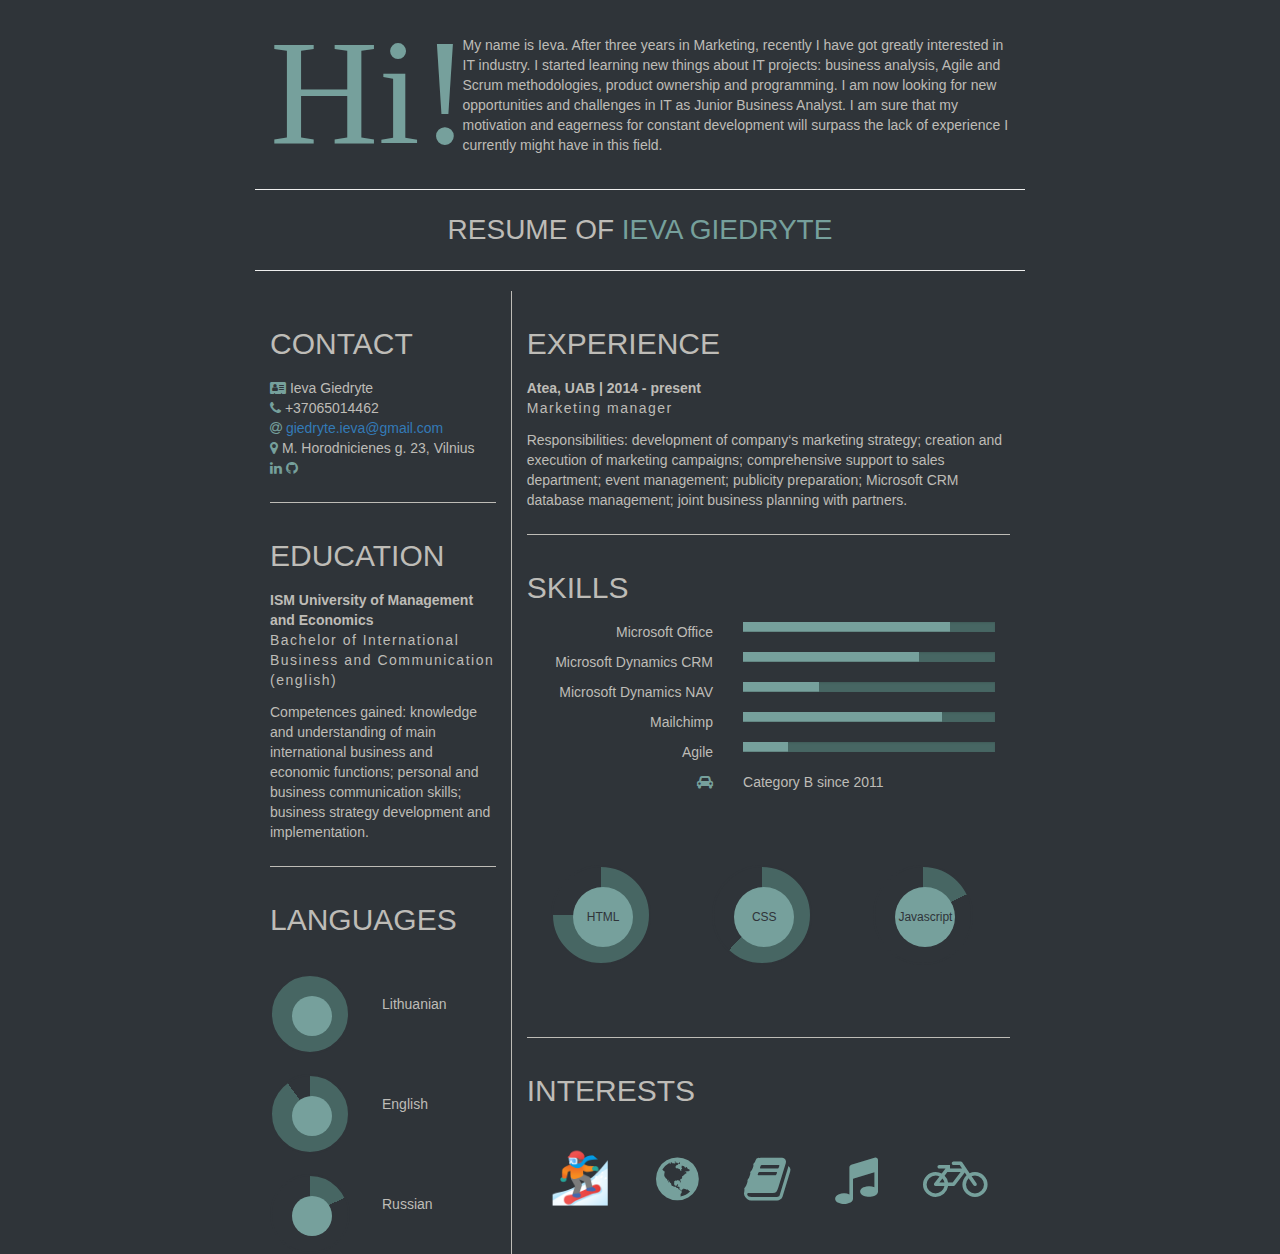
==== index.html @ 4e4edc99 "Some styling improvements and @print css styles" ====
<!DOCTYPE html>
<html>
<head> 
    <title> Ieva Giedryte </title> 
    <link rel="stylesheet" href="CSS3 Radial Progress Bar.css">
    <link rel="stylesheet" href="https://fonts.googleapis.com/icon?family=Material+Icons">
    <link rel="stylesheet" href="https://cdnjs.cloudflare.com/ajax/libs/font-awesome/4.7.0/css/font-awesome.min.css">
    <link rel="stylesheet" href="https://maxcdn.bootstrapcdn.com/bootstrap/3.3.7/css/bootstrap.min.css">
    <link rel="stylesheet" href="styles.css">
    <link rel="stylesheet" href="styles print.css">
    <script src="https://ajax.googleapis.com/ajax/libs/jquery/3.1.1/jquery.min.js"></script>
    <script src="https://maxcdn.bootstrapcdn.com/bootstrap/3.3.7/js/bootstrap.min.js"></script>
</head> 
<body>
    <div class="container" id="cv"> 
        <div class="top row">
            <div class="col-sm-3"> 
                <div id="hi"> Hi! </div>
            </div>

            <div class="col-sm-9">
                <div id="letter"> My name is Ieva. After three years in Marketing, recently I have got greatly interested in
                    IT industry. I started learning new things about IT projects: business analysis, Agile and
                    Scrum methodologies, product ownership and programming. I am now looking for new
                    opportunities and challenges in IT as Junior Business Analyst. I am sure that my motivation
                    and eagerness for constant development will surpass the lack of experience I currently
                    might have in this field. </div>
            </div>
        </div>

    <hr> 
        <div class="title"> RESUME OF <span id="name"> IEVA GIEDRYTE </span> </div> 
    <hr> 
   
        <div class="sections row">
            <div class="col-sm-4 column-left vertical-line">
                <div class="horizontal-line" id="contact">  
                    <h2> Contact </h2> 
                    <p>
                        <i class="fa fa-address-card" aria-hidden="true"></i> 
                        Ieva Giedryte
                        <br />

                        <i class="fa fa-phone" aria-hidden="true"></i> 
                        +37065014462 
                        
                        <br />

                        <i class="fa fa-at" aria-hidden="true"></i> 
                        <a href="mailto:giedryte.ieva@gmail.com"> giedryte.ieva@gmail.com </a> 
                        
                        <br /> 
                        
                        <i class="fa fa-map-marker" aria-hidden="true"></i> 
                        M. Horodnicienes g. 23, Vilnius
                        
                        <br /> 

                        <a href="https://www.linkedin.com/in/ieva-giedryt%C4%97-4113a74a/">
                        <i class="fa fa-linkedin" aria-hidden="true"></i></a> 
                        
                        <a href="https://giedryte.github.io">
                        <i class="fa fa-github" aria-hidden="true"></i></a>
                    </p>
                </div>

                <div class="horizontal-line" id="education">  
                    <h2> Education </h2> 
                    <div id="university"> ISM University of Management and Economics</div> 
                    <div id="program"> Bachelor of International Business and Communication (english) </div> 
                    <p> Competences gained: knowledge and understanding of main international business and economic functions; personal and business communication skills; business strategy development and implementation.</p>
                </div>
 
                <div id="languages">
                    <h2> Languages </h2>
                    <div class="row">

                        <div class="row row-eq-height">
                            <div class="progress-circular row-eq-height languages lithuanian">
                                <div class="progress-radial-languages progress-100">
                                    <div class="overlay-languages"></div> 
                                </div> 
                            </div>  
                            <div class="languages language-description row-eq-height"> Lithuanian </div>
                        </div>

                        <div class="row row-eq-height">
                            <div class="progress-circular row-eq-height languages english">
                                <div class="progress-radial-languages progress-90">
                                    <div class="overlay-languages"></div> 
                                </div> 
                            </div>  
                            <div class="languages language-description row-eq-height"> English </div>
                        </div>
                
                        <div class="row row-eq-height">
                            <div class="progress-circular row-eq-height languages russian">
                                <div class="progress-radial-languages progress-18">
                                    <div class="overlay-languages"></div> 
                                </div> 
                            </div>  
                            <div class="languages language-description row-eq-height"> Russian </div>
                        </div>

                    </div>
                </div>
            </div>

            <div class="col-sm-8 column-right"> 
                <div class="horizontal-line"> 
                    <h2> Experience </h2> 
                    <div id="company"> Atea, UAB | 2014 - present </div> 
                    <div id="role"> Marketing manager </div> 
                    <p> Responsibilities: development of company‘s marketing strategy; 
                        creation and execution of marketing campaigns; comprehensive 
                        support to sales department; event management; publicity 
                        preparation; Microsoft CRM database management; joint business 
                        planning with partners.</p>
                </div> 

                <div class="horizontal-line"> 
                    <h2> Skills </h2> 

                        <div class="row">
                            <div class="col-sm-5 progress-row-label">
                                <span class="progress-label"> Microsoft Office </span> 
                            </div>
                            <div class="col-sm-7">
                                <div class="progress">
                                    <div
                                        class="progress-bar"
                                        role="progressbar"
                                        aria-valuenow="82"
                                        aria-valuemin="0"
                                        aria-valuemax="100"
                                        style="width: 82%;">
                                    </div>
                                </div>
                            </div>
                        </div>

                        <div class="row">
                            <div class="col-sm-5 progress-row-label">
                                <span class="progress-label"> Microsoft Dynamics CRM </span> 
                            </div> 
                            <div class="col-sm-7">   
                                <div class="progress">
                                    <div
                                        class="progress-bar"
                                        role="progressbar"
                                        aria-valuenow="70"
                                        aria-valuemin="0"
                                        aria-valuemax="100"
                                        style="width: 70%;">
                                    </div>
                                </div>
                            </div>
                        </div>

                        <div class="row">
                            <div class="col-sm-5 progress-row-label">
                                <span class="progress-label"> Microsoft Dynamics NAV </span> 
                            </div>   
                            <div class="col-sm-7">
                                <div class="progress">
                                    <div
                                        class="progress-bar"
                                        role="progressbar"
                                        aria-valuenow="30"
                                        aria-valuemin="0"
                                        aria-valuemax="100"
                                        style="width: 30%">
                                    </div>
                                </div>
                            </div>
                        </div>
                    
                        <div class="row">
                            <div class="col-sm-5 progress-row-label">
                                <span class="progress-label"> Mailchimp </span> 
                            </div>    
                            <div class="col-sm-7"> 
                                <div class="progress">
                                    <div
                                        class="progress-bar"
                                        role="progressbar"
                                        aria-valuenow="79"
                                        aria-valuemin="0"
                                        aria-valuemax="100"
                                        style="width: 79%">
                                    </div>
                                </div>
                            </div>
                        </div>

                        <div class="row">
                            <div class="col-sm-5 progress-row-label">
                                <span class="progress-label"> Agile </span> 
                            </div>   
                            <div class="col-sm-7">
                                <div class="progress">
                                    <div
                                        class="progress-bar"
                                        role="progressbar"
                                        aria-valuenow="18"
                                        aria-valuemin="0"
                                        aria-valuemax="100"
                                        style="width: 18%">
                                    </div>
                                </div>
                            </div>   
                        </div>

                        <div class="row">
                            <div class="col-sm-5 progress-row-label">
                                <i class="fa fa-car"></i>
                            </div>
                            <div class="col-sm-7">
                                <span id="skill-car"> Category B since 2011 </span> 
                            </div>
                        </div> 
                                        
                     <div class="row skills-coding">  

                        <div class="progress-circular coding-languages">
                            <div class="progress-radial progress-75">
                                <div class="overlay"> 
                                    HTML
                                </div> 
                            </div> 
                        </div>  

                        <div class="progress-circular coding-languages">
                            <div class="progress-radial progress-62">
                                <div class="overlay"> 
                                    CSS
                                </div> 
                            </div> 
                        </div>  

                         <div class="progress-circular coding-languages">
                            <div class="progress-radial progress-18">
                                <div class="overlay"> 
                                    Javascript
                                </div> 
                            </div> 
                        </div> 

                    </div> 
                </div>

                <div class="block-right interests"> 
                <h2> Interests </h2> 
                    <div class="interest-icons">
                        <span class="snowboard">&#x1f3c2;</span>
                        <i class="fa fa-globe"></i>
                        <i class="fa fa-book"></i> 
                        <i class="fa fa-music"></i>
                        <i class="fa fa-bicycle"></i>
                    </div>
                </div> 
            </div>
        </div>
    </div> 
</body>
</html>
---- CSS3 Radial Progress Bar.css ----
@import url(http://fonts.googleapis.com/css?family=Noto+Sans);


.progress-circular {
  overflow: auto;
  margin-top: 24px; 
}

/* -------------------------------------
 * Bar container
 * ------------------------------------- */


.progress-radial {
  float: left;
  margin-right: 12px;
  position: relative;
  width: 100px;
  height: 100px;
  border-radius: 50%;
  border: 2px solid #2f3439;
  background-color: #476663;
}

.progress-radial-languages {
  float: left;
  margin-right: 12px;
  position: relative;
  width: 80px;
  height: 80px;
  border-radius: 50%;
  border: 2px solid #2f3439;
  background-color: #476663;
}

/* -------------------------------------
 * Optional centered circle w/text
 * ------------------------------------- */


.progress-radial .overlay {
  position: absolute;
  width: 60px;
  height: 60px;
  background-color: #76a09c;
  border-radius: 50%;
  margin-left: 20px;
  margin-top: 20px;
  text-align: center;
  line-height: 60px;
  font-size: 12px;
  color: #2f3439;
}

.progress-radial-languages .overlay-languages {
  position: absolute;
  width: 40px;
  height: 40px;
  background-color: #76a09c;
  border-radius: 50%;
  margin-left: 20px;
  margin-top: 20px;
  text-align: center;
  line-height: 60px;
  font-size: 12px;
  color: #2f3439;
}

/* -------------------------------------
 * Mixin for progress-% class
 * ------------------------------------- */
.progress-0 {
  background-image: linear-gradient(90deg, #2f3439 50%, rgba(0, 0, 0, 0) 50%, rgba(0, 0, 0, 0)), linear-gradient(90deg, #476663 50%, #2f3439 50%, #2f3439);
}

.progress-1 {
  background-image: linear-gradient(90deg, #2f3439 50%, rgba(0, 0, 0, 0) 50%, rgba(0, 0, 0, 0)), linear-gradient(93.6deg, #476663 50%, #2f3439 50%, #2f3439);
}

.progress-2 {
  background-image: linear-gradient(90deg, #2f3439 50%, rgba(0, 0, 0, 0) 50%, rgba(0, 0, 0, 0)), linear-gradient(97.2deg, #476663 50%, #2f3439 50%, #2f3439);
}

.progress-3 {
  background-image: linear-gradient(90deg, #2f3439 50%, rgba(0, 0, 0, 0) 50%, rgba(0, 0, 0, 0)), linear-gradient(100.8deg, #476663 50%, #2f3439 50%, #2f3439);
}

.progress-4 {
  background-image: linear-gradient(90deg, #2f3439 50%, rgba(0, 0, 0, 0) 50%, rgba(0, 0, 0, 0)), linear-gradient(104.4deg, #476663 50%, #2f3439 50%, #2f3439);
}

.progress-5 {
  background-image: linear-gradient(90deg, #2f3439 50%, rgba(0, 0, 0, 0) 50%, rgba(0, 0, 0, 0)), linear-gradient(108deg, #476663 50%, #2f3439 50%, #2f3439);
}

.progress-6 {
  background-image: linear-gradient(90deg, #2f3439 50%, rgba(0, 0, 0, 0) 50%, rgba(0, 0, 0, 0)), linear-gradient(111.6deg, #476663 50%, #2f3439 50%, #2f3439);
}

.progress-7 {
  background-image: linear-gradient(90deg, #2f3439 50%, rgba(0, 0, 0, 0) 50%, rgba(0, 0, 0, 0)), linear-gradient(115.2deg, #476663 50%, #2f3439 50%, #2f3439);
}

.progress-8 {
  background-image: linear-gradient(90deg, #2f3439 50%, rgba(0, 0, 0, 0) 50%, rgba(0, 0, 0, 0)), linear-gradient(118.8deg, #476663 50%, #2f3439 50%, #2f3439);
}

.progress-9 {
  background-image: linear-gradient(90deg, #2f3439 50%, rgba(0, 0, 0, 0) 50%, rgba(0, 0, 0, 0)), linear-gradient(122.4deg, #476663 50%, #2f3439 50%, #2f3439);
}

.progress-10 {
  background-image: linear-gradient(90deg, #2f3439 50%, rgba(0, 0, 0, 0) 50%, rgba(0, 0, 0, 0)), linear-gradient(126deg, #476663 50%, #2f3439 50%, #2f3439);
}

.progress-11 {
  background-image: linear-gradient(90deg, #2f3439 50%, rgba(0, 0, 0, 0) 50%, rgba(0, 0, 0, 0)), linear-gradient(129.6deg, #476663 50%, #2f3439 50%, #2f3439);
}

.progress-12 {
  background-image: linear-gradient(90deg, #2f3439 50%, rgba(0, 0, 0, 0) 50%, rgba(0, 0, 0, 0)), linear-gradient(133.2deg, #476663 50%, #2f3439 50%, #2f3439);
}

.progress-13 {
  background-image: linear-gradient(90deg, #2f3439 50%, rgba(0, 0, 0, 0) 50%, rgba(0, 0, 0, 0)), linear-gradient(136.8deg, #476663 50%, #2f3439 50%, #2f3439);
}

.progress-14 {
  background-image: linear-gradient(90deg, #2f3439 50%, rgba(0, 0, 0, 0) 50%, rgba(0, 0, 0, 0)), linear-gradient(140.4deg, #476663 50%, #2f3439 50%, #2f3439);
}

.progress-15 {
  background-image: linear-gradient(90deg, #2f3439 50%, rgba(0, 0, 0, 0) 50%, rgba(0, 0, 0, 0)), linear-gradient(144deg, #476663 50%, #2f3439 50%, #2f3439);
}

.progress-16 {
  background-image: linear-gradient(90deg, #2f3439 50%, rgba(0, 0, 0, 0) 50%, rgba(0, 0, 0, 0)), linear-gradient(147.6deg, #476663 50%, #2f3439 50%, #2f3439);
}

.progress-17 {
  background-image: linear-gradient(90deg, #2f3439 50%, rgba(0, 0, 0, 0) 50%, rgba(0, 0, 0, 0)), linear-gradient(151.2deg, #476663 50%, #2f3439 50%, #2f3439);
}

.progress-18 {
  background-image: linear-gradient(90deg, #2f3439 50%, rgba(0, 0, 0, 0) 50%, rgba(0, 0, 0, 0)), linear-gradient(154.8deg, #476663 50%, #2f3439 50%, #2f3439);
}

.progress-19 {
  background-image: linear-gradient(90deg, #2f3439 50%, rgba(0, 0, 0, 0) 50%, rgba(0, 0, 0, 0)), linear-gradient(158.4deg, #476663 50%, #2f3439 50%, #2f3439);
}

.progress-20 {
  background-image: linear-gradient(90deg, #2f3439 50%, rgba(0, 0, 0, 0) 50%, rgba(0, 0, 0, 0)), linear-gradient(162deg, #476663 50%, #2f3439 50%, #2f3439);
}

.progress-21 {
  background-image: linear-gradient(90deg, #2f3439 50%, rgba(0, 0, 0, 0) 50%, rgba(0, 0, 0, 0)), linear-gradient(165.6deg, #476663 50%, #2f3439 50%, #2f3439);
}

.progress-22 {
  background-image: linear-gradient(90deg, #2f3439 50%, rgba(0, 0, 0, 0) 50%, rgba(0, 0, 0, 0)), linear-gradient(169.2deg, #476663 50%, #2f3439 50%, #2f3439);
}

.progress-23 {
  background-image: linear-gradient(90deg, #2f3439 50%, rgba(0, 0, 0, 0) 50%, rgba(0, 0, 0, 0)), linear-gradient(172.8deg, #476663 50%, #2f3439 50%, #2f3439);
}

.progress-24 {
  background-image: linear-gradient(90deg, #2f3439 50%, rgba(0, 0, 0, 0) 50%, rgba(0, 0, 0, 0)), linear-gradient(176.4deg, #476663 50%, #2f3439 50%, #2f3439);
}

.progress-25 {
  background-image: linear-gradient(90deg, #2f3439 50%, rgba(0, 0, 0, 0) 50%, rgba(0, 0, 0, 0)), linear-gradient(180deg, #476663 50%, #2f3439 50%, #2f3439);
}

.progress-26 {
  background-image: linear-gradient(90deg, #2f3439 50%, rgba(0, 0, 0, 0) 50%, rgba(0, 0, 0, 0)), linear-gradient(183.6deg, #476663 50%, #2f3439 50%, #2f3439);
}

.progress-27 {
  background-image: linear-gradient(90deg, #2f3439 50%, rgba(0, 0, 0, 0) 50%, rgba(0, 0, 0, 0)), linear-gradient(187.2deg, #476663 50%, #2f3439 50%, #2f3439);
}

.progress-28 {
  background-image: linear-gradient(90deg, #2f3439 50%, rgba(0, 0, 0, 0) 50%, rgba(0, 0, 0, 0)), linear-gradient(190.8deg, #476663 50%, #2f3439 50%, #2f3439);
}

.progress-29 {
  background-image: linear-gradient(90deg, #2f3439 50%, rgba(0, 0, 0, 0) 50%, rgba(0, 0, 0, 0)), linear-gradient(194.4deg, #476663 50%, #2f3439 50%, #2f3439);
}

.progress-30 {
  background-image: linear-gradient(90deg, #2f3439 50%, rgba(0, 0, 0, 0) 50%, rgba(0, 0, 0, 0)), linear-gradient(198deg, #476663 50%, #2f3439 50%, #2f3439);
}

.progress-31 {
  background-image: linear-gradient(90deg, #2f3439 50%, rgba(0, 0, 0, 0) 50%, rgba(0, 0, 0, 0)), linear-gradient(201.6deg, #476663 50%, #2f3439 50%, #2f3439);
}

.progress-32 {
  background-image: linear-gradient(90deg, #2f3439 50%, rgba(0, 0, 0, 0) 50%, rgba(0, 0, 0, 0)), linear-gradient(205.2deg, #476663 50%, #2f3439 50%, #2f3439);
}

.progress-33 {
  background-image: linear-gradient(90deg, #2f3439 50%, rgba(0, 0, 0, 0) 50%, rgba(0, 0, 0, 0)), linear-gradient(208.8deg, #476663 50%, #2f3439 50%, #2f3439);
}

.progress-34 {
  background-image: linear-gradient(90deg, #2f3439 50%, rgba(0, 0, 0, 0) 50%, rgba(0, 0, 0, 0)), linear-gradient(212.4deg, #476663 50%, #2f3439 50%, #2f3439);
}

.progress-35 {
  background-image: linear-gradient(90deg, #2f3439 50%, rgba(0, 0, 0, 0) 50%, rgba(0, 0, 0, 0)), linear-gradient(216deg, #476663 50%, #2f3439 50%, #2f3439);
}

.progress-36 {
  background-image: linear-gradient(90deg, #2f3439 50%, rgba(0, 0, 0, 0) 50%, rgba(0, 0, 0, 0)), linear-gradient(219.6deg, #476663 50%, #2f3439 50%, #2f3439);
}

.progress-37 {
  background-image: linear-gradient(90deg, #2f3439 50%, rgba(0, 0, 0, 0) 50%, rgba(0, 0, 0, 0)), linear-gradient(223.2deg, #476663 50%, #2f3439 50%, #2f3439);
}

.progress-38 {
  background-image: linear-gradient(90deg, #2f3439 50%, rgba(0, 0, 0, 0) 50%, rgba(0, 0, 0, 0)), linear-gradient(226.8deg, #476663 50%, #2f3439 50%, #2f3439);
}

.progress-39 {
  background-image: linear-gradient(90deg, #2f3439 50%, rgba(0, 0, 0, 0) 50%, rgba(0, 0, 0, 0)), linear-gradient(230.4deg, #476663 50%, #2f3439 50%, #2f3439);
}

.progress-40 {
  background-image: linear-gradient(90deg, #2f3439 50%, rgba(0, 0, 0, 0) 50%, rgba(0, 0, 0, 0)), linear-gradient(234deg, #476663 50%, #2f3439 50%, #2f3439);
}

.progress-41 {
  background-image: linear-gradient(90deg, #2f3439 50%, rgba(0, 0, 0, 0) 50%, rgba(0, 0, 0, 0)), linear-gradient(237.6deg, #476663 50%, #2f3439 50%, #2f3439);
}

.progress-42 {
  background-image: linear-gradient(90deg, #2f3439 50%, rgba(0, 0, 0, 0) 50%, rgba(0, 0, 0, 0)), linear-gradient(241.2deg, #476663 50%, #2f3439 50%, #2f3439);
}

.progress-43 {
  background-image: linear-gradient(90deg, #2f3439 50%, rgba(0, 0, 0, 0) 50%, rgba(0, 0, 0, 0)), linear-gradient(244.8deg, #476663 50%, #2f3439 50%, #2f3439);
}

.progress-44 {
  background-image: linear-gradient(90deg, #2f3439 50%, rgba(0, 0, 0, 0) 50%, rgba(0, 0, 0, 0)), linear-gradient(248.4deg, #476663 50%, #2f3439 50%, #2f3439);
}

.progress-45 {
  background-image: linear-gradient(90deg, #2f3439 50%, rgba(0, 0, 0, 0) 50%, rgba(0, 0, 0, 0)), linear-gradient(252deg, #476663 50%, #2f3439 50%, #2f3439);
}

.progress-46 {
  background-image: linear-gradient(90deg, #2f3439 50%, rgba(0, 0, 0, 0) 50%, rgba(0, 0, 0, 0)), linear-gradient(255.6deg, #476663 50%, #2f3439 50%, #2f3439);
}

.progress-47 {
  background-image: linear-gradient(90deg, #2f3439 50%, rgba(0, 0, 0, 0) 50%, rgba(0, 0, 0, 0)), linear-gradient(259.2deg, #476663 50%, #2f3439 50%, #2f3439);
}

.progress-48 {
  background-image: linear-gradient(90deg, #2f3439 50%, rgba(0, 0, 0, 0) 50%, rgba(0, 0, 0, 0)), linear-gradient(262.8deg, #476663 50%, #2f3439 50%, #2f3439);
}

.progress-49 {
  background-image: linear-gradient(90deg, #2f3439 50%, rgba(0, 0, 0, 0) 50%, rgba(0, 0, 0, 0)), linear-gradient(266.4deg, #476663 50%, #2f3439 50%, #2f3439);
}

.progress-50 {
  background-image: linear-gradient(-90deg, #476663 50%, rgba(0, 0, 0, 0) 50%, rgba(0, 0, 0, 0)), linear-gradient(270deg, #476663 50%, #2f3439 50%, #2f3439);
}

.progress-51 {
  background-image: linear-gradient(-86.4deg, #476663 50%, rgba(0, 0, 0, 0) 50%, rgba(0, 0, 0, 0)), linear-gradient(270deg, #476663 50%, #2f3439 50%, #2f3439);
}

.progress-52 {
  background-image: linear-gradient(-82.8deg, #476663 50%, rgba(0, 0, 0, 0) 50%, rgba(0, 0, 0, 0)), linear-gradient(270deg, #476663 50%, #2f3439 50%, #2f3439);
}

.progress-53 {
  background-image: linear-gradient(-79.2deg, #476663 50%, rgba(0, 0, 0, 0) 50%, rgba(0, 0, 0, 0)), linear-gradient(270deg, #476663 50%, #2f3439 50%, #2f3439);
}

.progress-54 {
  background-image: linear-gradient(-75.6deg, #476663 50%, rgba(0, 0, 0, 0) 50%, rgba(0, 0, 0, 0)), linear-gradient(270deg, #476663 50%, #2f3439 50%, #2f3439);
}

.progress-55 {
  background-image: linear-gradient(-72deg, #476663 50%, rgba(0, 0, 0, 0) 50%, rgba(0, 0, 0, 0)), linear-gradient(270deg, #476663 50%, #2f3439 50%, #2f3439);
}

.progress-56 {
  background-image: linear-gradient(-68.4deg, #476663 50%, rgba(0, 0, 0, 0) 50%, rgba(0, 0, 0, 0)), linear-gradient(270deg, #476663 50%, #2f3439 50%, #2f3439);
}

.progress-57 {
  background-image: linear-gradient(-64.8deg, #476663 50%, rgba(0, 0, 0, 0) 50%, rgba(0, 0, 0, 0)), linear-gradient(270deg, #476663 50%, #2f3439 50%, #2f3439);
}

.progress-58 {
  background-image: linear-gradient(-61.2deg, #476663 50%, rgba(0, 0, 0, 0) 50%, rgba(0, 0, 0, 0)), linear-gradient(270deg, #476663 50%, #2f3439 50%, #2f3439);
}

.progress-59 {
  background-image: linear-gradient(-57.6deg, #476663 50%, rgba(0, 0, 0, 0) 50%, rgba(0, 0, 0, 0)), linear-gradient(270deg, #476663 50%, #2f3439 50%, #2f3439);
}

.progress-60 {
  background-image: linear-gradient(-54deg, #476663 50%, rgba(0, 0, 0, 0) 50%, rgba(0, 0, 0, 0)), linear-gradient(270deg, #476663 50%, #2f3439 50%, #2f3439);
}

.progress-61 {
  background-image: linear-gradient(-50.4deg, #476663 50%, rgba(0, 0, 0, 0) 50%, rgba(0, 0, 0, 0)), linear-gradient(270deg, #476663 50%, #2f3439 50%, #2f3439);
}

.progress-62 {
  background-image: linear-gradient(-46.8deg, #476663 50%, rgba(0, 0, 0, 0) 50%, rgba(0, 0, 0, 0)), linear-gradient(270deg, #476663 50%, #2f3439 50%, #2f3439);
}

.progress-63 {
  background-image: linear-gradient(-43.2deg, #476663 50%, rgba(0, 0, 0, 0) 50%, rgba(0, 0, 0, 0)), linear-gradient(270deg, #476663 50%, #2f3439 50%, #2f3439);
}

.progress-64 {
  background-image: linear-gradient(-39.6deg, #476663 50%, rgba(0, 0, 0, 0) 50%, rgba(0, 0, 0, 0)), linear-gradient(270deg, #476663 50%, #2f3439 50%, #2f3439);
}

.progress-65 {
  background-image: linear-gradient(-36deg, #476663 50%, rgba(0, 0, 0, 0) 50%, rgba(0, 0, 0, 0)), linear-gradient(270deg, #476663 50%, #2f3439 50%, #2f3439);
}

.progress-66 {
  background-image: linear-gradient(-32.4deg, #476663 50%, rgba(0, 0, 0, 0) 50%, rgba(0, 0, 0, 0)), linear-gradient(270deg, #476663 50%, #2f3439 50%, #2f3439);
}

.progress-67 {
  background-image: linear-gradient(-28.8deg, #476663 50%, rgba(0, 0, 0, 0) 50%, rgba(0, 0, 0, 0)), linear-gradient(270deg, #476663 50%, #2f3439 50%, #2f3439);
}

.progress-68 {
  background-image: linear-gradient(-25.2deg, #476663 50%, rgba(0, 0, 0, 0) 50%, rgba(0, 0, 0, 0)), linear-gradient(270deg, #476663 50%, #2f3439 50%, #2f3439);
}

.progress-69 {
  background-image: linear-gradient(-21.6deg, #476663 50%, rgba(0, 0, 0, 0) 50%, rgba(0, 0, 0, 0)), linear-gradient(270deg, #476663 50%, #2f3439 50%, #2f3439);
}

.progress-70 {
  background-image: linear-gradient(-18deg, #476663 50%, rgba(0, 0, 0, 0) 50%, rgba(0, 0, 0, 0)), linear-gradient(270deg, #476663 50%, #2f3439 50%, #2f3439);
}

.progress-71 {
  background-image: linear-gradient(-14.4deg, #476663 50%, rgba(0, 0, 0, 0) 50%, rgba(0, 0, 0, 0)), linear-gradient(270deg, #476663 50%, #2f3439 50%, #2f3439);
}

.progress-72 {
  background-image: linear-gradient(-10.8deg, #476663 50%, rgba(0, 0, 0, 0) 50%, rgba(0, 0, 0, 0)), linear-gradient(270deg, #476663 50%, #2f3439 50%, #2f3439);
}

.progress-73 {
  background-image: linear-gradient(-7.2deg, #476663 50%, rgba(0, 0, 0, 0) 50%, rgba(0, 0, 0, 0)), linear-gradient(270deg, #476663 50%, #2f3439 50%, #2f3439);
}

.progress-74 {
  background-image: linear-gradient(-3.6deg, #476663 50%, rgba(0, 0, 0, 0) 50%, rgba(0, 0, 0, 0)), linear-gradient(270deg, #476663 50%, #2f3439 50%, #2f3439);
}

.progress-75 {
  background-image: linear-gradient(0deg, #476663 50%, rgba(0, 0, 0, 0) 50%, rgba(0, 0, 0, 0)), linear-gradient(270deg, #476663 50%, #2f3439 50%, #2f3439);
}

.progress-76 {
  background-image: linear-gradient(3.6deg, #476663 50%, rgba(0, 0, 0, 0) 50%, rgba(0, 0, 0, 0)), linear-gradient(270deg, #476663 50%, #2f3439 50%, #2f3439);
}

.progress-77 {
  background-image: linear-gradient(7.2deg, #476663 50%, rgba(0, 0, 0, 0) 50%, rgba(0, 0, 0, 0)), linear-gradient(270deg, #476663 50%, #2f3439 50%, #2f3439);
}

.progress-78 {
  background-image: linear-gradient(10.8deg, #476663 50%, rgba(0, 0, 0, 0) 50%, rgba(0, 0, 0, 0)), linear-gradient(270deg, #476663 50%, #2f3439 50%, #2f3439);
}

.progress-79 {
  background-image: linear-gradient(14.4deg, #476663 50%, rgba(0, 0, 0, 0) 50%, rgba(0, 0, 0, 0)), linear-gradient(270deg, #476663 50%, #2f3439 50%, #2f3439);
}

.progress-80 {
  background-image: linear-gradient(18deg, #476663 50%, rgba(0, 0, 0, 0) 50%, rgba(0, 0, 0, 0)), linear-gradient(270deg, #476663 50%, #2f3439 50%, #2f3439);
}

.progress-81 {
  background-image: linear-gradient(21.6deg, #476663 50%, rgba(0, 0, 0, 0) 50%, rgba(0, 0, 0, 0)), linear-gradient(270deg, #476663 50%, #2f3439 50%, #2f3439);
}

.progress-82 {
  background-image: linear-gradient(25.2deg, #476663 50%, rgba(0, 0, 0, 0) 50%, rgba(0, 0, 0, 0)), linear-gradient(270deg, #476663 50%, #2f3439 50%, #2f3439);
}

.progress-83 {
  background-image: linear-gradient(28.8deg, #476663 50%, rgba(0, 0, 0, 0) 50%, rgba(0, 0, 0, 0)), linear-gradient(270deg, #476663 50%, #2f3439 50%, #2f3439);
}

.progress-84 {
  background-image: linear-gradient(32.4deg, #476663 50%, rgba(0, 0, 0, 0) 50%, rgba(0, 0, 0, 0)), linear-gradient(270deg, #476663 50%, #2f3439 50%, #2f3439);
}

.progress-85 {
  background-image: linear-gradient(36deg, #476663 50%, rgba(0, 0, 0, 0) 50%, rgba(0, 0, 0, 0)), linear-gradient(270deg, #476663 50%, #2f3439 50%, #2f3439);
}

.progress-86 {
  background-image: linear-gradient(39.6deg, #476663 50%, rgba(0, 0, 0, 0) 50%, rgba(0, 0, 0, 0)), linear-gradient(270deg, #476663 50%, #2f3439 50%, #2f3439);
}

.progress-87 {
  background-image: linear-gradient(43.2deg, #476663 50%, rgba(0, 0, 0, 0) 50%, rgba(0, 0, 0, 0)), linear-gradient(270deg, #476663 50%, #2f3439 50%, #2f3439);
}

.progress-88 {
  background-image: linear-gradient(46.8deg, #476663 50%, rgba(0, 0, 0, 0) 50%, rgba(0, 0, 0, 0)), linear-gradient(270deg, #476663 50%, #2f3439 50%, #2f3439);
}

.progress-89 {
  background-image: linear-gradient(50.4deg, #476663 50%, rgba(0, 0, 0, 0) 50%, rgba(0, 0, 0, 0)), linear-gradient(270deg, #476663 50%, #2f3439 50%, #2f3439);
}

.progress-90 {
  background-image: linear-gradient(54deg, #476663 50%, rgba(0, 0, 0, 0) 50%, rgba(0, 0, 0, 0)), linear-gradient(270deg, #476663 50%, #2f3439 50%, #2f3439);
}

.progress-91 {
  background-image: linear-gradient(57.6deg, #476663 50%, rgba(0, 0, 0, 0) 50%, rgba(0, 0, 0, 0)), linear-gradient(270deg, #476663 50%, #2f3439 50%, #2f3439);
}

.progress-92 {
  background-image: linear-gradient(61.2deg, #476663 50%, rgba(0, 0, 0, 0) 50%, rgba(0, 0, 0, 0)), linear-gradient(270deg, #476663 50%, #2f3439 50%, #2f3439);
}

.progress-93 {
  background-image: linear-gradient(64.8deg, #476663 50%, rgba(0, 0, 0, 0) 50%, rgba(0, 0, 0, 0)), linear-gradient(270deg, #476663 50%, #2f3439 50%, #2f3439);
}

.progress-94 {
  background-image: linear-gradient(68.4deg, #476663 50%, rgba(0, 0, 0, 0) 50%, rgba(0, 0, 0, 0)), linear-gradient(270deg, #476663 50%, #2f3439 50%, #2f3439);
}

.progress-95 {
  background-image: linear-gradient(72deg, #476663 50%, rgba(0, 0, 0, 0) 50%, rgba(0, 0, 0, 0)), linear-gradient(270deg, #476663 50%, #2f3439 50%, #2f3439);
}

.progress-96 {
  background-image: linear-gradient(75.6deg, #476663 50%, rgba(0, 0, 0, 0) 50%, rgba(0, 0, 0, 0)), linear-gradient(270deg, #476663 50%, #2f3439 50%, #2f3439);
}

.progress-97 {
  background-image: linear-gradient(79.2deg, #476663 50%, rgba(0, 0, 0, 0) 50%, rgba(0, 0, 0, 0)), linear-gradient(270deg, #476663 50%, #2f3439 50%, #2f3439);
}

.progress-98 {
  background-image: linear-gradient(82.8deg, #476663 50%, rgba(0, 0, 0, 0) 50%, rgba(0, 0, 0, 0)), linear-gradient(270deg, #476663 50%, #2f3439 50%, #2f3439);
}

.progress-99 {
  background-image: linear-gradient(86.4deg, #476663 50%, rgba(0, 0, 0, 0) 50%, rgba(0, 0, 0, 0)), linear-gradient(270deg, #476663 50%, #2f3439 50%, #2f3439);
}

.progress-100 {
  background-image: linear-gradient(90deg, #476663 50%, rgba(0, 0, 0, 0) 50%, rgba(0, 0, 0, 0)), linear-gradient(270deg, #476663 50%, #2f3439 50%, #2f3439);
}
---- styles.css ----
body {
    background-color: #2f3439;
}

h2 {
    font-weight: normal; 
    text-transform: uppercase;
    margin-bottom: 18px;
    margin-top: 36px; 
}

#cv {
    font-family: "Helvetica", sans-serif; 
    margin-top: 35px;
    max-width: 800px; 
    color: #BEBCB7;
}

@media (max-width: 780px) { 
    #hi {
        font-size: 110px;
        margin-top: -38px; 
    }
}

@media (min-width: 781px) { 
    #hi {
        font-size: 150px; 
        margin-top: -50px; 
    }
}

#hi {
    color: #76a09c;
    font-family: "Garamond", serif; 
    margin-bottom: -30px;
}

#letter {
    font-size: 100%; 
    vertical-align: bottom;
}

.title {
    text-align:center;
    font-size: 200%;
}

#name {
    color:#76a09c; 
}

.block-left {
    width: 30%; 
    float: left; 
}

#university, #company {
    font-weight: bold; 
}

#program, #role {
    letter-spacing: 1.5px;
}

.progress {
    background-color: #476663; 
    border: 0px solid rgba(245, 245, 245, 1); 
    border-radius: 0px; 
    height: 10px;
}

.progress-bar {
    background-color: #76a09c
}


.progress-row-label {
    text-align: right;
    font-size: 100%; 
}

.languages {
    display: inline-block;
    margin-top: 20px;
}

.row-eq-height {
    display: -webkit-box;
    display: -webkit-flex;
    display: -ms-flexbox;
    display: flex;
    flex-direction: row;
} 

.english, .russian { 
    clear: both;
} 

.language-description {
    margin: auto 20px;
}

#skill-car {
    font-size: 100%;
} 

.fa {
    color: #76a09c;
}

.skills-coding {
    display: flex;
    margin: 15%;
}

.coding-languages {
    display: inline-block;
    margin: auto; 
}

.interests {
    margin-top: 36px;
} 

.interest-icons {
    font-family: "Segoe UI Symbol";
    color: #76a09c; 
    font-size: 50px; 
    display: flex;
    margin-top: 36px; 
}

.snowboard, .fa-globe, .fa-book, .fa-music, .fa-bicycle {
    margin: auto;
}

.vertical-line {
    border-right: 1px solid #BEBCB7; 
}

.horizontal-line {
    border-bottom: 1px solid #BEBCB7;
}

p {
    margin: 12px 0 24px; 
}

.row {
    margin-left: 0;
    margin-right: 0;
}
---- styles print.css ----
@media print {
    body {
        color: #333333;
        background: #fff;
   }

    p { 
        color:#333333; 
   } 

   .vertical-line {
        border: 0px;
   }

    #hi {
        font-size: 100px;
        margin-bottom: 12px;
    }

    .skills-coding{
        margin: 24px; 
    }

    .interest-icons {
        font-size: 36px; 
        margin-top: 24px; 
    }

    .snowboard, .fa-globe, .fa-book, .fa-music, .fa-bicycle {
        margin: 10px;
    }

    @page {
        margin: 2cm;
   }
      
    .progress{
        background-color: #F5F5F5 !important;
        -ms-filter: "progid:DXImageTransform.Microsoft.gradient(GradientType=0,startColorstr='#F5F5F5', endColorstr='#F5F5F5')" !important;
    }

    .progress-bar{
        display: block !important;
        background-color: #606060 !important;
        -ms-filter: "progid:DXImageTransform.Microsoft.gradient(GradientType=0,startColorstr='#5BC0DE', endColorstr='#5BC0DE')" !important;
    }

    .progress, .progress > .progress-bar {
        display: block !important;
        -webkit-print-color-adjust: exact !important;

        box-shadow: inset 0 0 !important;
        -webkit-box-shadow: inset 0 0 !important;
    }   

   .progress-radial {
        background-color: #606060 !important; 
        -webkit-print-color-adjust: exact;
    }

   .progress-radial .overlay {
        background-color: #f5f5f5 !important;
        color: #333333;
        -webkit-print-color-adjust: exact;
    }

  .progress-radial-languages {
        background-color: #606060 !important; 
        -webkit-print-color-adjust: exact;
    }

   .progress-radial-languages .overlay-languages {
        background-color: #f5f5f5 !important;
        color: #333333;
        -webkit-print-color-adjust: exact;
    }
    
    .row-eq-height {
        display: -webkit-box;
        display: -webkit-flex;
        display: -ms-flexbox;
        display: inline-block;
        flex-direction: row;
    } 
}
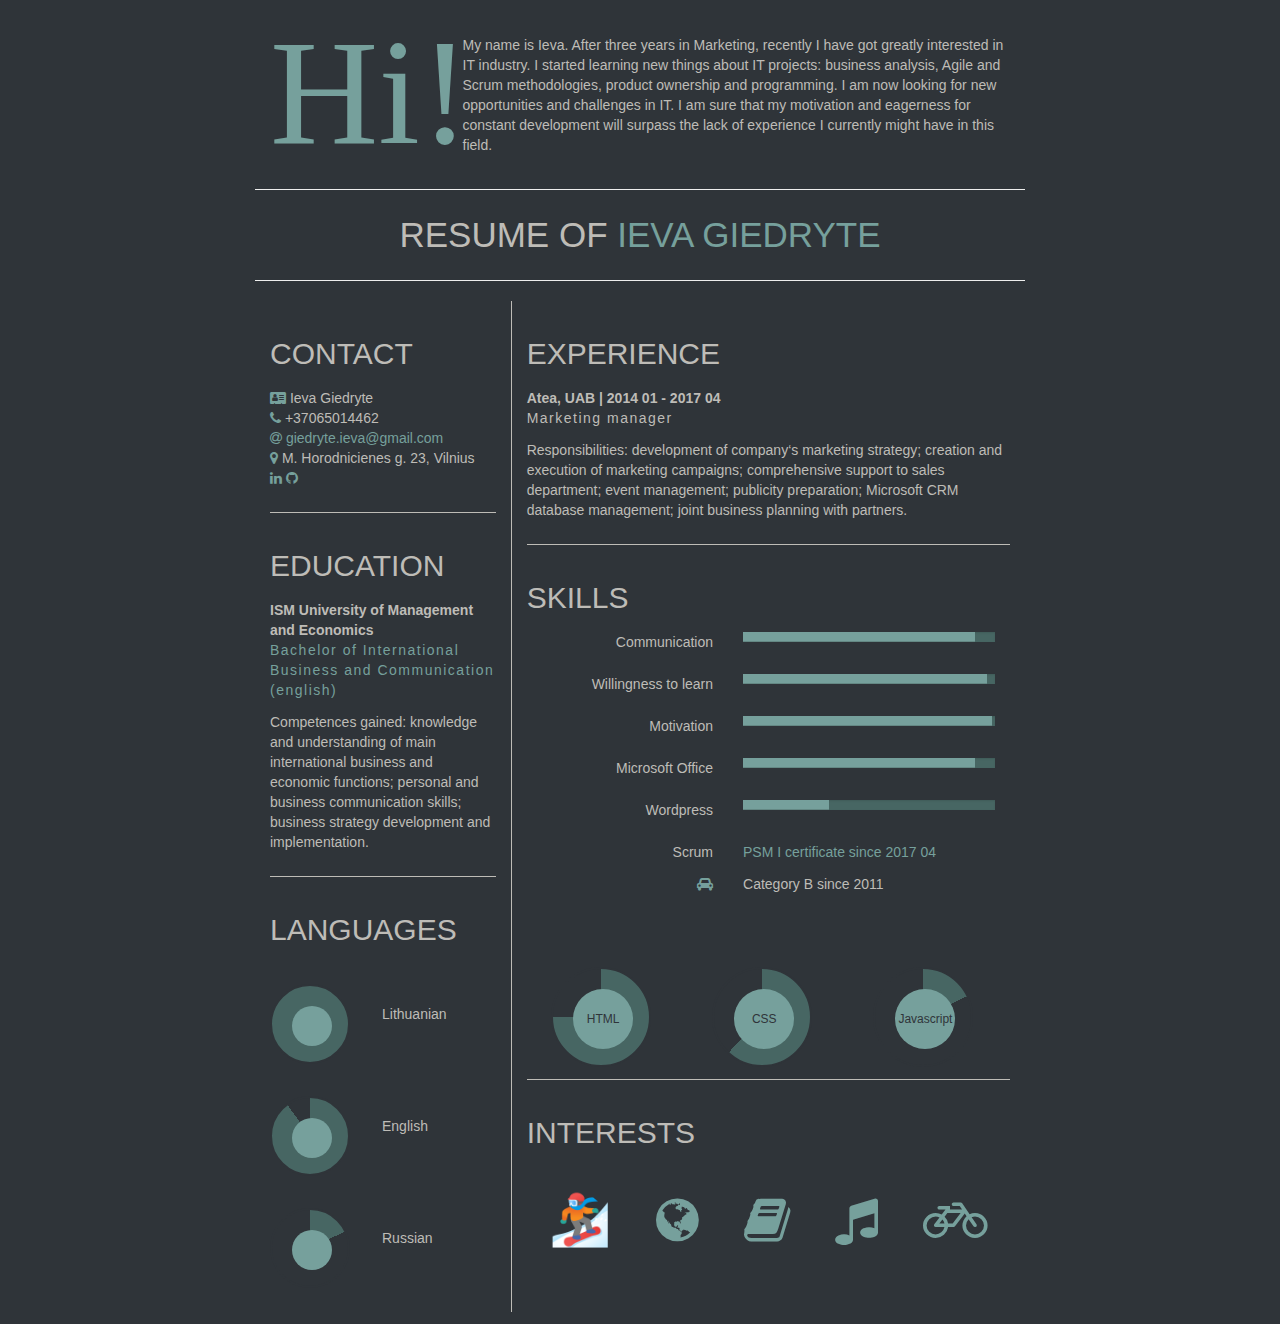
==== commit 5f60554e: "Add existing file" ====
--- a/index.html
+++ b/index.html
@@ -22,7 +22,7 @@
                 <div id="letter"> My name is Ieva. After three years in Marketing, recently I have got greatly interested in
                     IT industry. I started learning new things about IT projects: business analysis, Agile and
                     Scrum methodologies, product ownership and programming. I am now looking for new
-                    opportunities and challenges in IT as Junior Business Analyst. I am sure that my motivation
+                    opportunities and challenges in IT. I am sure that my motivation
                     and eagerness for constant development will surpass the lack of experience I currently
                     might have in this field. </div>
             </div>
@@ -67,7 +67,7 @@
                 <div class="horizontal-line" id="education">  
                     <h2> Education </h2> 
                     <div id="university"> ISM University of Management and Economics</div> 
-                    <div id="program"> Bachelor of International Business and Communication (english) </div> 
+                    <div id="program"> <a href="http://giedryte.lt/ISM_Diploma.jpg" target="_blank">Bachelor of International Business and Communication (english) </a> </div> 
                     <p> Competences gained: knowledge and understanding of main international business and economic functions; personal and business communication skills; business strategy development and implementation.</p>
                 </div>
  
@@ -109,7 +109,7 @@
             <div class="col-sm-8 column-right"> 
                 <div class="horizontal-line"> 
                     <h2> Experience </h2> 
-                    <div id="company"> Atea, UAB | 2014 - present </div> 
+                    <div id="company"> Atea, UAB | 2014 01 - 2017 04 </div> 
                     <div id="role"> Marketing manager </div> 
                     <p> Responsibilities: development of company‘s marketing strategy; 
                         creation and execution of marketing campaigns; comprehensive 
@@ -123,91 +123,100 @@
 
                         <div class="row">
                             <div class="col-sm-5 progress-row-label">
-                                <span class="progress-label"> Microsoft Office </span> 
-                            </div>
-                            <div class="col-sm-7">
-                                <div class="progress">
-                                    <div
-                                        class="progress-bar"
-                                        role="progressbar"
-                                        aria-valuenow="82"
-                                        aria-valuemin="0"
-                                        aria-valuemax="100"
-                                        style="width: 82%;">
-                                    </div>
-                                </div>
-                            </div>
-                        </div>
-
-                        <div class="row">
-                            <div class="col-sm-5 progress-row-label">
-                                <span class="progress-label"> Microsoft Dynamics CRM </span> 
+                                <span class="progress-label"> Communication </span> 
+                            </div>
+                            <div class="col-sm-7">
+                                <div class="progress">
+                                    <div
+                                        class="progress-bar"
+                                        role="progressbar"
+                                        aria-valuenow="92"
+                                        aria-valuemin="0"
+                                        aria-valuemax="100"
+                                        style="width: 92%;">
+                                    </div>
+                                </div>
+                            </div>
+                        </div>
+
+                        <div class="row">
+                            <div class="col-sm-5 progress-row-label">
+                                <span class="progress-label"> Willingness to learn </span> 
                             </div> 
                             <div class="col-sm-7">   
                                 <div class="progress">
                                     <div
                                         class="progress-bar"
                                         role="progressbar"
-                                        aria-valuenow="70"
-                                        aria-valuemin="0"
-                                        aria-valuemax="100"
-                                        style="width: 70%;">
-                                    </div>
-                                </div>
-                            </div>
-                        </div>
-
-                        <div class="row">
-                            <div class="col-sm-5 progress-row-label">
-                                <span class="progress-label"> Microsoft Dynamics NAV </span> 
-                            </div>   
-                            <div class="col-sm-7">
-                                <div class="progress">
-                                    <div
-                                        class="progress-bar"
-                                        role="progressbar"
-                                        aria-valuenow="30"
-                                        aria-valuemin="0"
-                                        aria-valuemax="100"
-                                        style="width: 30%">
-                                    </div>
-                                </div>
-                            </div>
-                        </div>
-                    
-                        <div class="row">
-                            <div class="col-sm-5 progress-row-label">
-                                <span class="progress-label"> Mailchimp </span> 
+                                        aria-valuenow="97"
+                                        aria-valuemin="0"
+                                        aria-valuemax="100"
+                                        style="width: 97%;">
+                                    </div>
+                                </div>
+                            </div>
+                        </div>
+                        
+                        <div class="row">
+                            <div class="col-sm-5 progress-row-label">
+                                <span class="progress-label"> Motivation </span> 
                             </div>    
                             <div class="col-sm-7"> 
                                 <div class="progress">
                                     <div
                                         class="progress-bar"
                                         role="progressbar"
-                                        aria-valuenow="79"
-                                        aria-valuemin="0"
-                                        aria-valuemax="100"
-                                        style="width: 79%">
-                                    </div>
-                                </div>
-                            </div>
-                        </div>
-
-                        <div class="row">
-                            <div class="col-sm-5 progress-row-label">
-                                <span class="progress-label"> Agile </span> 
+                                        aria-valuenow="99"
+                                        aria-valuemin="0"
+                                        aria-valuemax="100"
+                                        style="width: 99%">
+                                    </div>
+                                </div>
+                            </div>
+                        </div>
+
+                        <div class="row">
+                            <div class="col-sm-5 progress-row-label">
+                                <span class="progress-label"> Microsoft Office </span> 
                             </div>   
                             <div class="col-sm-7">
                                 <div class="progress">
                                     <div
                                         class="progress-bar"
                                         role="progressbar"
-                                        aria-valuenow="18"
-                                        aria-valuemin="0"
-                                        aria-valuemax="100"
-                                        style="width: 18%">
-                                    </div>
-                                </div>
+                                        aria-valuenow="82"
+                                        aria-valuemin="0"
+                                        aria-valuemax="100"
+                                        style="width: 92%">
+                                    </div>
+                                </div>
+                            </div>
+                        </div>
+                    
+                        <div class="row">
+                            <div class="col-sm-5 progress-row-label">
+                                <span class="progress-label"> Wordpress </span> 
+                            </div>    
+                            <div class="col-sm-7"> 
+                                <div class="progress">
+                                    <div
+                                        class="progress-bar"
+                                        role="progressbar"
+                                        aria-valuenow="34"
+                                        aria-valuemin="0"
+                                        aria-valuemax="100"
+                                        style="width: 34%">
+                                    </div>
+                                </div>
+                            </div>
+                        </div>
+
+                        <div class="row">
+                            <div class="col-sm-5 progress-row-label">
+                                <span class="progress-label"> Scrum </span> 
+                            </div>   
+                            <div class="col-sm-7">
+                                <span id="skill-scrum"> <a href="http://giedryte.lt/PSMI_certificate.pdf" target="_blank"> PSM I certificate since 2017 04 </a> </span>
                             </div>   
                         </div>
 
--- a/styles.css
+++ b/styles.css
@@ -16,14 +16,14 @@
     color: #BEBCB7;
 }
 
-@media (max-width: 780px) { 
+@media (max-width: 47.99em) { 
     #hi {
         font-size: 110px;
         margin-top: -38px; 
     }
 }
 
-@media (min-width: 781px) { 
+@media (min-width: 48em) { 
     #hi {
         font-size: 150px; 
         margin-top: -50px; 
@@ -43,7 +43,7 @@
 
 .title {
     text-align:center;
-    font-size: 200%;
+    font-size: 250%;
 }
 
 #name {
@@ -150,10 +150,14 @@
 .row {
     margin-left: 0;
     margin-right: 0;
+    margin-bottom: 12px; 
+}
+
+a, a:focus, a:hover {
+    color: #76a09c; 
 }
 
 
 
 
 
-
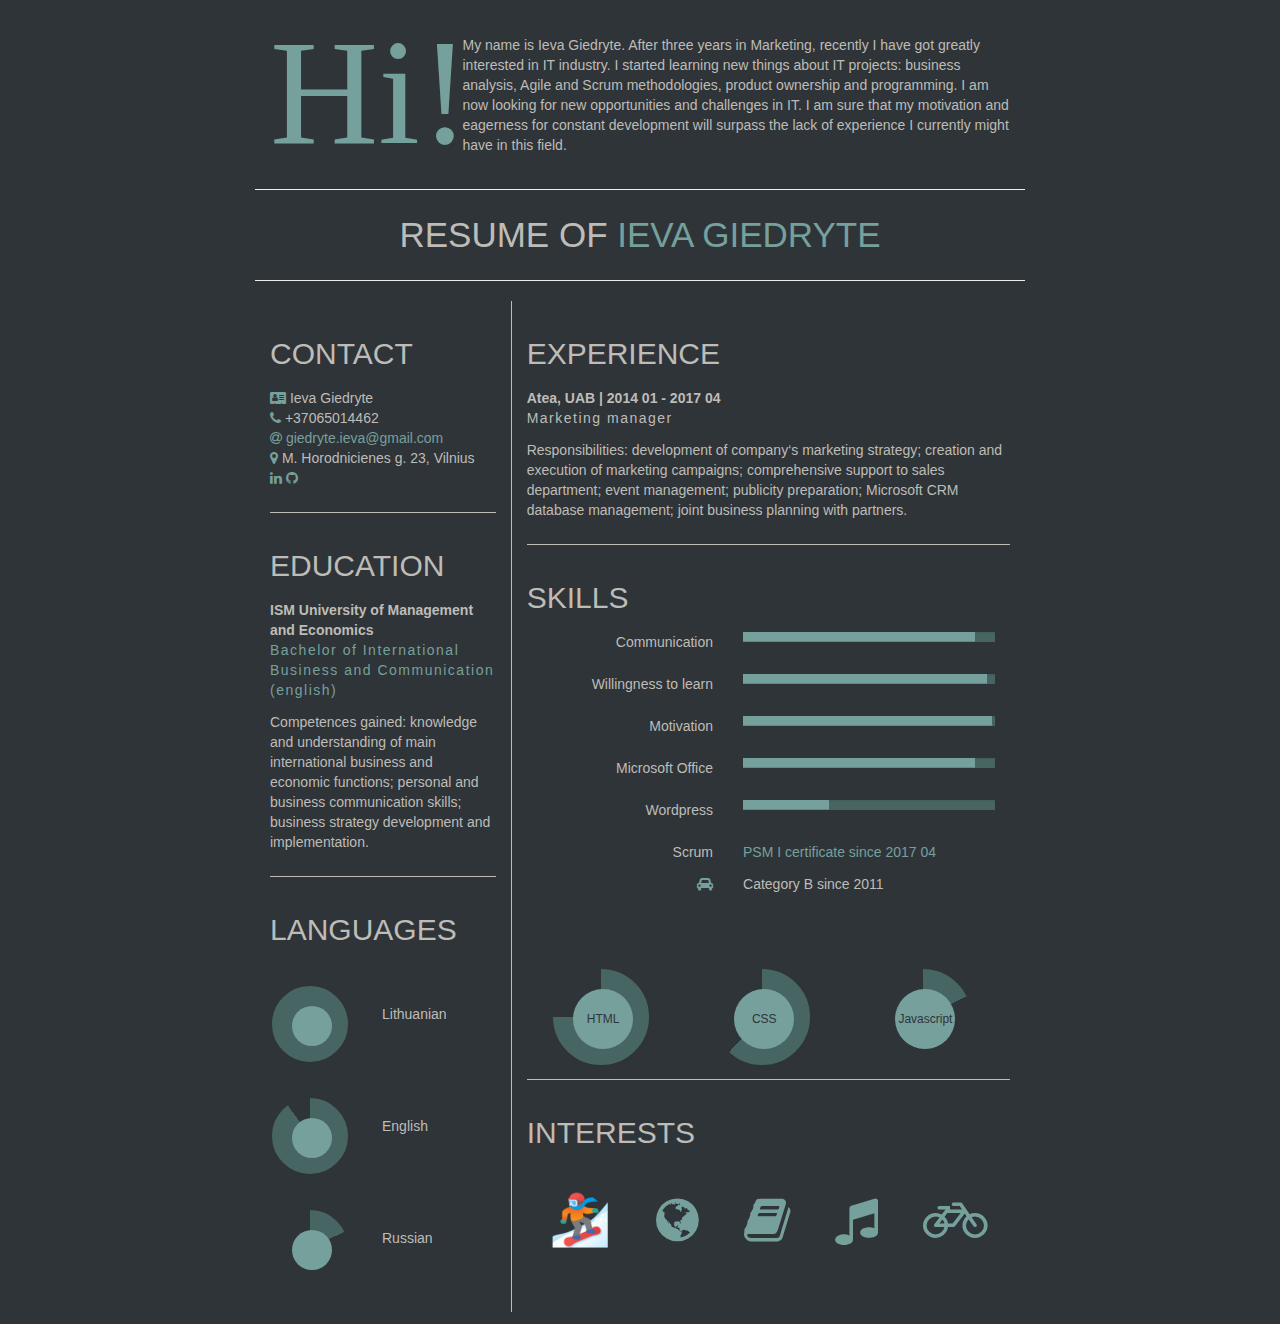
==== commit c04c8792: "Updated CV" ====
--- a/index.html
+++ b/index.html
@@ -19,7 +19,7 @@
             </div>
 
             <div class="col-sm-9">
-                <div id="letter"> My name is Ieva. After three years in Marketing, recently I have got greatly interested in
+                <div id="letter"> My name is Ieva Giedryte. After three years in Marketing, recently I have got greatly interested in
                     IT industry. I started learning new things about IT projects: business analysis, Agile and
                     Scrum methodologies, product ownership and programming. I am now looking for new
                     opportunities and challenges in IT. I am sure that my motivation
